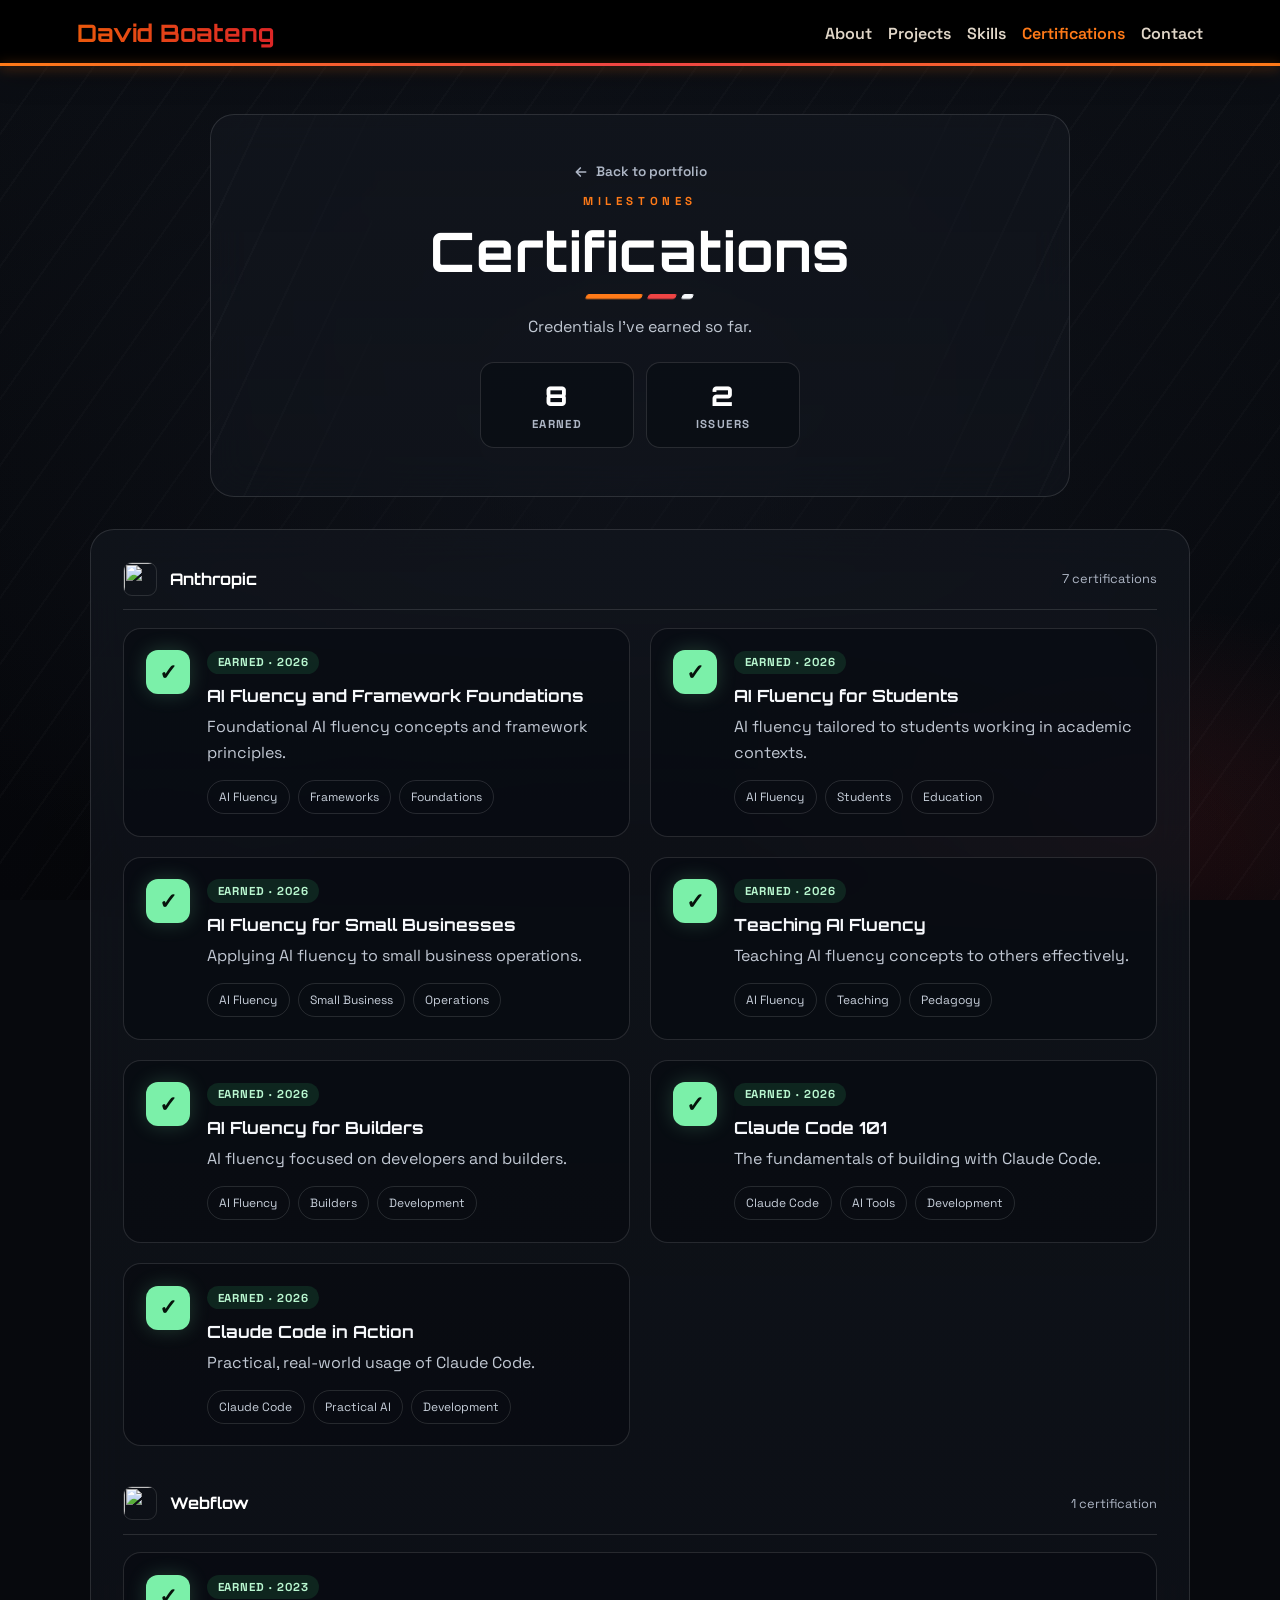
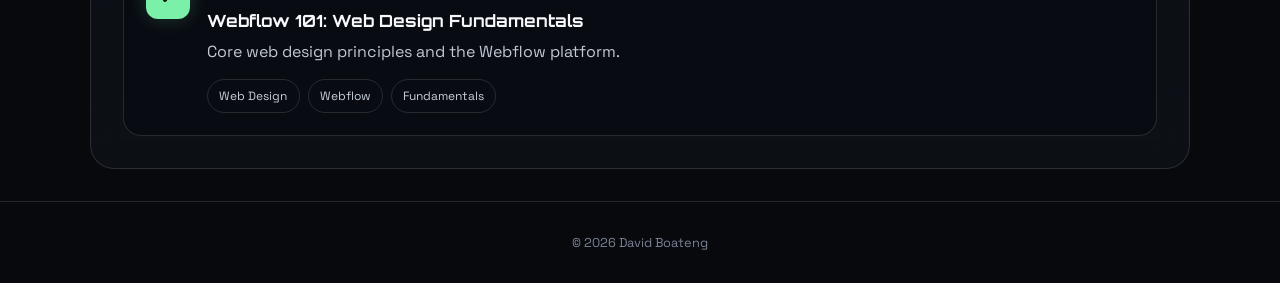
==== certifications.html @ efa0f887 "Split projects and certifications into their own pages - Add projects.html with compact thumbnails a" ====
<!DOCTYPE html>
<html>
  <head>
    <meta charset="utf-8" />
    <meta name="viewport" content="width=device-width,initial-scale=1" />
    <title>Certifications — David Boateng</title>
    <link rel="preconnect" href="https://fonts.googleapis.com" />
    <link rel="preconnect" href="https://fonts.gstatic.com" crossorigin />
    <link
      href="https://fonts.googleapis.com/css2?family=Orbitron:wght@700;800&family=Space+Grotesk:wght@400;600&display=swap"
      rel="stylesheet"
    />
    <link rel="icon" type="image/png" href="favicon.png" />
    <link rel="stylesheet" href="style.css" />
  </head>
  <body>
    <div class="track" id="top"></div>
    <header class="nav">
      <a class="nav-brand" href="index.html" aria-label="Back to home">
        <h2>David Boateng</h2>
      </a>
      <nav>
        <a href="index.html#about">About</a><a href="index.html#projects">Projects</a
        ><a href="index.html#skills">Skills</a><a href="certifications.html" aria-current="page">Certifications</a><a href="index.html#contact">Contact</a>
      </nav>
    </header>
    <section class="page-hero hero-card">
      <div class="hero-copy">
        <a class="back-link" href="index.html"><svg viewBox="0 0 24 24" width="16" height="16" fill="none" stroke="currentColor" stroke-width="2.5" stroke-linecap="round" stroke-linejoin="round"><path d="M19 12H5M11 18l-6-6 6-6"/></svg> Back to portfolio</a>
        <span class="eyebrow">Milestones</span>
        <h1>Certifications</h1>
        <div class="hero-stripe" aria-hidden="true"><span></span><span></span><span></span></div>
        <p class="page-intro">Credentials I've earned so far.</p>
        <div class="cert-stats">
          <div class="cert-stat"><strong>8</strong><span>Earned</span></div>
          <div class="cert-stat"><strong>2</strong><span>Issuers</span></div>
        </div>
      </div>
    </section>
    <section id="certifications" class="card">
      <div class="cert-group" data-filter-group>
        <div class="cert-group-head"><img src="public/images/icons/anthropic.jpg" alt=""><h3>Anthropic</h3><span class="cert-count">7 certifications</span></div>
        <div class="cert-grid">
          <article class="cert-card" data-category="earned"><span class="cert-mark" aria-hidden="true">✓</span><div><span class="project-tag finished">Earned · 2026</span><h3>AI Fluency and Framework Foundations</h3><p>Foundational AI fluency concepts and framework principles.</p><div class="chips"><span>AI Fluency</span><span>Frameworks</span><span>Foundations</span></div></div></article>
          <article class="cert-card" data-category="earned"><span class="cert-mark" aria-hidden="true">✓</span><div><span class="project-tag finished">Earned · 2026</span><h3>AI Fluency for Students</h3><p>AI fluency tailored to students working in academic contexts.</p><div class="chips"><span>AI Fluency</span><span>Students</span><span>Education</span></div></div></article>
          <article class="cert-card" data-category="earned"><span class="cert-mark" aria-hidden="true">✓</span><div><span class="project-tag finished">Earned · 2026</span><h3>AI Fluency for Small Businesses</h3><p>Applying AI fluency to small business operations.</p><div class="chips"><span>AI Fluency</span><span>Small Business</span><span>Operations</span></div></div></article>
          <article class="cert-card" data-category="earned"><span class="cert-mark" aria-hidden="true">✓</span><div><span class="project-tag finished">Earned · 2026</span><h3>Teaching AI Fluency</h3><p>Teaching AI fluency concepts to others effectively.</p><div class="chips"><span>AI Fluency</span><span>Teaching</span><span>Pedagogy</span></div></div></article>
          <article class="cert-card" data-category="earned"><span class="cert-mark" aria-hidden="true">✓</span><div><span class="project-tag finished">Earned · 2026</span><h3>AI Fluency for Builders</h3><p>AI fluency focused on developers and builders.</p><div class="chips"><span>AI Fluency</span><span>Builders</span><span>Development</span></div></div></article>
          <article class="cert-card" data-category="earned"><span class="cert-mark" aria-hidden="true">✓</span><div><span class="project-tag finished">Earned · 2026</span><h3>Claude Code 101</h3><p>The fundamentals of building with Claude Code.</p><div class="chips"><span>Claude Code</span><span>AI Tools</span><span>Development</span></div></div></article>
          <article class="cert-card" data-category="earned"><span class="cert-mark" aria-hidden="true">✓</span><div><span class="project-tag finished">Earned · 2026</span><h3>Claude Code in Action</h3><p>Practical, real-world usage of Claude Code.</p><div class="chips"><span>Claude Code</span><span>Practical AI</span><span>Development</span></div></div></article>
        </div>
      </div>

      <div class="cert-group" data-filter-group>
        <div class="cert-group-head"><img src="public/images/icons/6699096cdd45ad7b198bbc43_partner-webflow.png" alt=""><h3>Webflow</h3><span class="cert-count">1 certification</span></div>
        <div class="cert-grid">
          <article class="cert-card" data-category="earned"><span class="cert-mark" aria-hidden="true">✓</span><div><span class="project-tag finished">Earned · 2023</span><h3>Webflow 101: Web Design Fundamentals</h3><p>Core web design principles and the Webflow platform.</p><div class="chips"><span>Web Design</span><span>Webflow</span><span>Fundamentals</span></div></div></article>
        </div>
      </div>

    </section>
    <footer class="footer">© 2026 David Boateng</footer>
    <script src="script.js"></script>
  </body>
</html>
---- style.css ----
:root{--bg:#0a0d12;--panel:rgba(18,22,30,.72);--line:rgba(255,255,255,.12);--orange:#ff7a18;--red:#ef4444;--white:#f6f8fb}*{margin:0;padding:0;box-sizing:border-box}html{scroll-behavior:smooth}body{font-family:'Space Grotesk',sans-serif;color:var(--white);background:#07090d;overflow-x:hidden}.track{position:fixed;inset:0;z-index:-1;background:
  radial-gradient(ellipse 60% 45% at 88% 92%,rgba(239,68,68,.12),transparent 55%),
  radial-gradient(ellipse 100% 80% at 50% 50%,rgba(20,24,34,.6),transparent 70%),
  repeating-linear-gradient(125deg,rgba(255,255,255,.018) 0 2px,transparent 2px 38px),
  linear-gradient(180deg,#0c0f15 0%,#07090d 50%,#05060a 100%)}
.track:before{content:'';position:absolute;inset:0;background:radial-gradient(ellipse 90% 60% at 50% 100%,rgba(0,0,0,.45),transparent 60%)}
.track::after{content:none}
.nav{position:sticky;top:0;display:flex;justify-content:space-between;padding:18px 6%;background:#000;box-shadow:0 8px 28px rgba(0,0,0,.35);backdrop-filter:blur(16px)}.logo{font:800 1.4rem Orbitron,sans-serif;color:var(--orange)}nav{display:flex;gap:16px}nav a{color:#e0d6c8;font-weight:600;text-decoration:none;transition:color .2s ease,text-shadow .2s ease}nav a:hover{color:#ff7a18}.nav-brand h2{background:linear-gradient(90deg,#ea580c,#dc2626);-webkit-background-clip:text;background-clip:text;color:transparent}.hero{min-height:76vh;display:grid;place-items:center;padding:2.5rem 5rem 5rem}.hero-card,.card{max-width:1100px;margin:2rem auto;padding:2rem;border-radius:24px;background:linear-gradient(var(--panel),rgba(18,22,30,.55));backdrop-filter:blur(18px);border:1px solid var(--line);position:relative;overflow:hidden}
.hero-card{display:flex;justify-content:center;width:100%;max-width:760px;padding:3.5rem 2.5rem;text-align:center;isolation:isolate}
.hero-card:after{content:'';position:absolute;inset:0;z-index:-1;background:repeating-linear-gradient(115deg,transparent 0 46px,rgba(255,255,255,.025) 46px 48px);-webkit-mask:linear-gradient(90deg,#000,transparent 25%,transparent 75%,#000);mask:linear-gradient(90deg,#000,transparent 25%,transparent 75%,#000);pointer-events:none}
.hero-copy{display:flex;flex-direction:column;align-items:center;gap:.9rem;min-width:0}
.hero-copy>*{animation:heroIn .8s cubic-bezier(.2,.7,.2,1) both}
.hero-copy>:nth-child(2){animation-delay:.1s}.hero-copy>:nth-child(3){animation-delay:.2s}.hero-copy>:nth-child(4){animation-delay:.3s}.hero-copy>:nth-child(5){animation-delay:.4s}.hero-copy>:nth-child(6){animation-delay:.5s}
.hero-copy .eyebrow{letter-spacing:.4em}
.hero-copy h1{font-size:clamp(1.75rem,6vw,3.8rem);line-height:1.08;letter-spacing:.02em;color:#fff;text-wrap:balance}
.hero-stripe{display:flex;gap:6px;transform:skewX(-25deg)}
.hero-stripe span{display:block;height:5px;width:56px;border-radius:2px;background:var(--orange)}
.hero-stripe span:nth-child(2){width:28px;background:var(--red)}
.hero-stripe span:nth-child(3){width:11px;background:var(--white)}
.hero-role{font-size:clamp(.95rem,1.7vw,1.15rem);line-height:1.45;max-width:34ch;text-wrap:balance}
.hero-school{display:inline-flex;align-items:center;gap:.5rem;padding:.4rem .85rem;border:1px solid var(--line);border-radius:999px;color:#c8d0db;font-size:.85rem;background:rgba(255,255,255,.04)}
.hero-school:before{content:'';width:8px;height:8px;border-radius:50%;background:#7bf0a9;box-shadow:0 0 10px rgba(123,240,169,.6)}
.hero-actions{display:flex;flex-wrap:wrap;justify-content:center;gap:.75rem;margin-top:.5rem}
.hero-actions .btn{margin-top:0;padding:.8rem 1.4rem;font-size:.95rem}
.btn.btn-ghost{background:transparent;border:1px solid rgba(255,122,24,.55);box-shadow:none;color:#ffd2ae}
.btn.btn-ghost:hover{background:rgba(255,122,24,.1);box-shadow:0 8px 24px rgba(255,122,24,.2)}
@keyframes heroIn{from{opacity:0;transform:translateY(16px)}}
@media (prefers-reduced-motion:reduce){.hero-copy>*{animation:none}}
@media (max-width:820px){.hero{min-height:auto;padding:1.5rem 16px 1rem}.hero-card{margin:0;padding:2.25rem 1.1rem}.hero-copy{gap:.85rem}.hero-stripe span{width:42px}.hero-stripe span:nth-child(2){width:21px}.hero-stripe span:nth-child(3){width:9px}}
@media (max-width:480px){.hero-actions{width:100%}.hero-actions .btn{flex:1 1 140px;justify-content:center;padding:.85rem 1.1rem}}
        h1,h2,h3{font-family:Orbitron,sans-serif}h2{color:var(--orange)}.btn{display:inline-flex;align-items:center;gap:.5rem;margin-top:1rem;padding:.9rem 1.6rem;border-radius:999px;background:linear-gradient(90deg,var(--orange),var(--red));color:#fff;font-weight:700;font-family:'Space Grotesk',sans-serif;text-decoration:none;cursor:pointer;border:none;transition:transform .25s ease,box-shadow .25s ease;box-shadow:0 4px 14px rgba(255,122,24,.35)}
.btn:hover{transform:translateY(-3px) scale(1.03);box-shadow:0 8px 24px rgba(255,122,24,.5)}
.btn:active{transform:translateY(-1px) scale(1)}
.btn-arrow{transition:transform .25s ease}
.btn:hover .btn-arrow{transform:translateX(4px)}.image-placeholder{margin:1rem 0;padding:4rem;border:2px dashed var(--orange);border-radius:18px;text-align:center}.section-heading{display:flex;align-items:end;justify-content:space-between;gap:2rem;margin-bottom:1.5rem}.section-heading h2{margin-top:.35rem}.eyebrow{display:block;color:var(--orange);font-size:.72rem;font-weight:700;letter-spacing:.16em;text-transform:uppercase}.section-intro{max-width:330px;color:#aeb6c5;text-align:right;line-height:1.5}.tabs{display:flex;gap:.55rem;flex-wrap:wrap;margin-bottom:1.75rem;padding:.4rem;border:1px solid var(--line);border-radius:14px;background:rgba(0,0,0,.18)}.tab{padding:.7rem 1rem;border:1px solid transparent;border-radius:10px;background:transparent;color:#aeb6c5;font:600 .85rem 'Space Grotesk',sans-serif;cursor:pointer;transition:.25s}.tab:hover{color:#fff;background:rgba(255,255,255,.07)}.tab.active{color:#fff;border-color:rgba(255,122,24,.5);background:linear-gradient(135deg,rgba(255,122,24,.22),rgba(239,68,68,.16));box-shadow:0 0 18px rgba(255,122,24,.12)}.card-grid,.cert-grid{display:grid;grid-template-columns:repeat(auto-fit,minmax(min(100%,320px),1fr));gap:1.25rem;align-items:stretch}.project-card,.cert-card{border:1px solid var(--line);border-radius:18px;background:rgba(8,11,17,.62);overflow:hidden;transition:transform .3s ease,border-color .3s ease,box-shadow .3s ease}.project-card:hover,.cert-card:hover{transform:translateY(-6px);border-color:rgba(255,122,24,.55);box-shadow:0 14px 35px rgba(0,0,0,.3),0 0 24px rgba(255,122,24,.1)}.lightbox{position:fixed;inset:0;z-index:1000;display:grid;place-items:center;padding:2rem;background:rgba(0,0,0,.82);opacity:0;pointer-events:none;transition:opacity .25s ease;cursor:zoom-out}.lightbox.open{opacity:1;pointer-events:auto}.lightbox img{max-width:90vw;max-height:85vh;border-radius:12px;border:1px solid rgba(255,255,255,.12)}.project-body{flex:1;display:flex;flex-direction:column;gap:.8rem;padding:1.5rem}.project-body h3,.cert-card h3{font-size:1.05rem;line-height:1.3}.project-body p,.cert-card p{color:#c1c8d3;line-height:1.6}.project-date{color:var(--orange)!important;font-size:.8rem;font-weight:600}.project-tag{align-self:flex-start;padding:.3rem .65rem;border-radius:999px;color:#ffd2ae;background:rgba(255,122,24,.14);font-size:.72rem;font-weight:700;text-transform:uppercase;letter-spacing:.08em}.project-tag.finished{color:#b9f7d0;background:rgba(55,210,120,.13)}.project-body .chips{margin-top:auto;padding-top:.35rem}.chips{display:flex;gap:.5rem;flex-wrap:wrap}.chips span{padding:.5rem .7rem;border:1px solid var(--line);border-radius:999px;color:#c8d0db;font-size:.75rem}.cert-grid{grid-template-columns:repeat(auto-fit,minmax(min(100%,400px),1fr))}.cert-card{display:grid;grid-template-columns:auto 1fr;gap:1.1rem;padding:1.35rem}.cert-card h3{margin:.8rem 0}.cert-logo{width:44px;height:44px;border-radius:10px;object-fit:cover;border:1px solid var(--line);align-self:start}.cert-mark{display:grid;place-items:center;width:44px;height:44px;border-radius:12px;color:#07130c;background:#7bf0a9;font-size:1.4rem;font-weight:800;box-shadow:0 0 20px rgba(123,240,169,.2)}.progress-mark{color:#fff;background:linear-gradient(135deg,var(--orange),var(--red));box-shadow:0 0 20px rgba(255,122,24,.2)}.empty-state{grid-column:1/-1;display:grid;place-items:center;min-height:190px;padding:2rem;border:1px dashed rgba(255,122,24,.4);border-radius:18px;text-align:center;background:rgba(255,122,24,.04)}.empty-state h3{margin:.75rem 0 .35rem}.empty-state p{color:#aeb6c5}.empty-icon{color:var(--orange);font-size:2rem}.is-hidden{display:none!important}.skill-grid{display:grid;grid-template-columns:repeat(auto-fit,minmax(min(100%,280px),1fr));gap:1.25rem}.skill-group{border:1px solid var(--line);border-radius:16px;padding:1.35rem;background:rgba(8,11,17,.62);transition:border-color .3s ease,box-shadow .3s ease}.skill-group:hover{border-color:rgba(255,122,24,.4);box-shadow:0 8px 24px rgba(0,0,0,.25)}.skill-group h3{font-size:.9rem;color:var(--orange);margin-bottom:1rem}.contact-grid{display:grid;grid-template-columns:repeat(auto-fit,minmax(min(100%,220px),1fr));gap:1.25rem}.contact-card{display:flex;align-items:center;gap:1rem;padding:1.35rem;border:1px solid var(--line);border-radius:16px;background:rgba(8,11,17,.62);text-decoration:none;color:var(--white);transition:transform .3s ease,border-color .3s ease,box-shadow .3s ease}.contact-card:hover{transform:translateY(-5px);border-color:rgba(255,122,24,.55);box-shadow:0 12px 30px rgba(0,0,0,.3),0 0 24px rgba(255,122,24,.1)}.contact-icon{display:grid;place-items:center;width:48px;height:48px;border-radius:12px;font-size:1.4rem;font-weight:800;background:linear-gradient(135deg,rgba(255,122,24,.18),rgba(239,68,68,.12));border:1px solid var(--line)}.contact-label{display:block;color:var(--orange);font-size:.72rem;font-weight:700;text-transform:uppercase;letter-spacing:.08em;margin-bottom:.2rem}.contact-card p{color:#c1c8d3;font-size:.95rem}.footer{text-align:center;padding:2rem;color:#7a8294;font-size:.8rem;border-top:1px solid var(--line);margin-top:2rem} 

.nav{align-items:center;z-index:100}
.nav-brand{display:flex;align-items:center;gap:.75rem;text-decoration:none}

.logo-image{

height:30px;

width:auto;

display:block;

transition:.4s;

}

.logo-image:hover{

transform:scale(1.05);

}
.card-grid{grid-template-columns:repeat(auto-fit,minmax(min(100%,420px),1fr));gap:1.5rem}
.project-card{display:flex;flex-direction:column}
.project-head{display:flex;align-items:center;gap:1rem;padding:1.4rem 1.4rem 0}
.project-head>div:last-child{min-width:0;flex:1}
.project-head h3{margin-top:.55rem}
.project-head+.project-body{padding-top:1rem}
.project-thumb{flex:none;width:76px;height:76px;border-radius:14px;overflow:hidden;border:1px solid var(--line);background:#0b0e14}
.project-thumb img{width:100%;height:100%;display:block;object-fit:cover;transition:transform .4s ease}
.project-thumb.logo{display:grid;place-items:center;padding:10px;background:radial-gradient(circle at 50% 45%,rgba(255,122,24,.18),rgba(8,11,17,.5) 75%)}
.project-thumb.logo img{object-fit:contain}
.project-thumb.zoomable{cursor:zoom-in}
.project-card:hover .project-thumb img{transform:scale(1.06)}
.project-meta{display:flex;align-items:center;justify-content:space-between;gap:.75rem;flex-wrap:wrap}
.project-meta .project-tag{align-self:center}
@media (max-width:820px){.nav{flex-wrap:wrap;justify-content:center;gap:.6rem 1rem;padding:12px 16px}.nav-brand h2{font-size:1.05rem}nav{flex-wrap:wrap;justify-content:center;gap:.4rem 1rem;font-size:.9rem}}
.card-grid{grid-template-columns:repeat(2,minmax(0,1fr))}
.contact-icon{flex-shrink:0}
.contact-card>div:last-child{min-width:0}
.contact-card p{overflow-wrap:anywhere}
@media (max-width:820px){.card{margin:1.5rem 16px}}
@media (max-width:640px){
.card-grid{grid-template-columns:minmax(0,1fr)}
.card{margin:1.25rem 12px;padding:1.75rem 1.25rem}
.section-heading{flex-direction:column;align-items:flex-start;gap:.6rem}
.section-intro{text-align:left;max-width:none}
nav{gap:.3rem .85rem;font-size:.85rem}
.project-body{padding:1.25rem}
.cert-card{padding:1.15rem;gap:.9rem}
.hero-card{margin:0}
.contact-card{padding:1rem;gap:.8rem}
.contact-icon{width:42px;height:42px;font-size:1.2rem}
.contact-card p{font-size:.85rem}
}
@media (max-width:360px){
nav{gap:.3rem .7rem;font-size:.8rem}
.card{padding:1.5rem 1rem}
.contact-card p{font-size:.8rem}
}
.nav::after{content:'';position:absolute;left:0;right:0;bottom:0;height:3px;background:linear-gradient(90deg,var(--orange),var(--red) 50%,var(--orange));box-shadow:0 2px 12px rgba(255,122,24,.55)}

/* Certifications page */
nav a[aria-current="page"]{color:var(--orange)}
.page-hero{width:auto;margin:3rem auto 1rem;max-width:860px;padding:3rem 2.5rem}
.page-hero h1{font-size:clamp(1.9rem,5.5vw,3.4rem);line-height:1.05}
.page-intro{max-width:42ch;color:#c1c8d3;line-height:1.6}
.back-link{display:inline-flex;align-items:center;gap:.4rem;color:#aeb6c5;font-size:.85rem;font-weight:600;text-decoration:none;transition:color .2s ease}
.back-link:hover{color:var(--orange)}
.back-link svg{transition:transform .2s ease}.back-link:hover svg{transform:translateX(-3px)}
.cert-stats{display:grid;grid-template-columns:repeat(2,minmax(0,1fr));gap:.75rem;width:min(100%,320px);margin-top:.5rem}
.cert-stat{padding:1rem .75rem;border:1px solid var(--line);border-radius:14px;background:rgba(8,11,17,.55)}
.cert-stat strong{display:block;font:800 1.7rem Orbitron,sans-serif;color:#fff}
.cert-stat span{display:block;margin-top:.25rem;color:#aeb6c5;font-size:.72rem;font-weight:700;letter-spacing:.12em;text-transform:uppercase}
.cert-group+.cert-group{margin-top:2.5rem}
.cert-group-head{display:flex;align-items:center;gap:.8rem;margin-bottom:1.1rem;padding-bottom:.85rem;border-bottom:1px solid var(--line)}
.cert-group-head img{width:34px;height:34px;border-radius:9px;object-fit:cover;border:1px solid var(--line)}
.cert-group-head h3{font-size:1rem;color:#fff}
.cert-count{margin-left:auto;color:#aeb6c5;font-size:.8rem}
.cert-card .project-tag{display:inline-block}
.cert-card h3{margin:.7rem 0 .45rem}
.cert-card .chips{margin-top:.9rem}
.cert-card:has(.progress-mark){border-style:dashed;border-color:rgba(255,122,24,.45)}
.progress-mark{animation:pulse 2.2s ease-in-out infinite}
@keyframes pulse{50%{box-shadow:0 0 0 6px rgba(255,122,24,.12),0 0 20px rgba(255,122,24,.2)}}
@media (prefers-reduced-motion:reduce){.progress-mark{animation:none}}
@media (max-width:820px){.page-hero{margin:2rem 16px .5rem;padding:2.25rem 1.1rem}}
@media (max-width:640px){.cert-mark{width:38px;height:38px;font-size:1.15rem}.cert-stat strong{font-size:1.4rem}.cert-stat span{font-size:.65rem;letter-spacing:.08em}}

/* Homepage teasers linking to the projects and certifications pages */
.page-teaser{display:flex;align-items:center;gap:1.75rem;flex-wrap:wrap}
.teaser-logos{display:flex;padding-left:12px}
.teaser-logos img{width:52px;height:52px;margin-left:-12px;border-radius:14px;object-fit:cover;border:2px solid #0f131b;background:#0b0e14;box-shadow:0 6px 18px rgba(0,0,0,.35)}
.teaser-copy{flex:1 1 260px;min-width:0}
.teaser-copy h2{margin:.35rem 0 .4rem}
.teaser-copy p{color:#c1c8d3;line-height:1.5}
.page-teaser .btn{margin-top:0}
@media (max-width:640px){.page-teaser{flex-direction:column;align-items:flex-start;gap:1.1rem}.teaser-copy{flex:none}.page-teaser .btn{align-self:stretch;justify-content:center}}
.teaser-logos img.contain{object-fit:contain;padding:7px}
@media (max-width:640px){.project-head{align-items:flex-start;padding:1.15rem 1.15rem 0;gap:.85rem}.project-thumb{width:60px;height:60px;border-radius:12px}.project-thumb.logo{padding:7px}.project-head .project-date{font-size:.75rem}}
.hero-logo{line-height:0;padding:.9rem 1.4rem;border:1px solid var(--line);border-radius:18px;background:linear-gradient(160deg,rgba(255,255,255,.06),rgba(255,255,255,.015));box-shadow:inset 0 1px 0 rgba(255,255,255,.06),0 10px 30px rgba(0,0,0,.35)}
.hero-logo img{display:block;width:clamp(150px,36vw,240px);height:auto;aspect-ratio:612/230;object-fit:cover;object-position:50% 47%;filter:drop-shadow(0 8px 18px rgba(0,0,0,.45))}
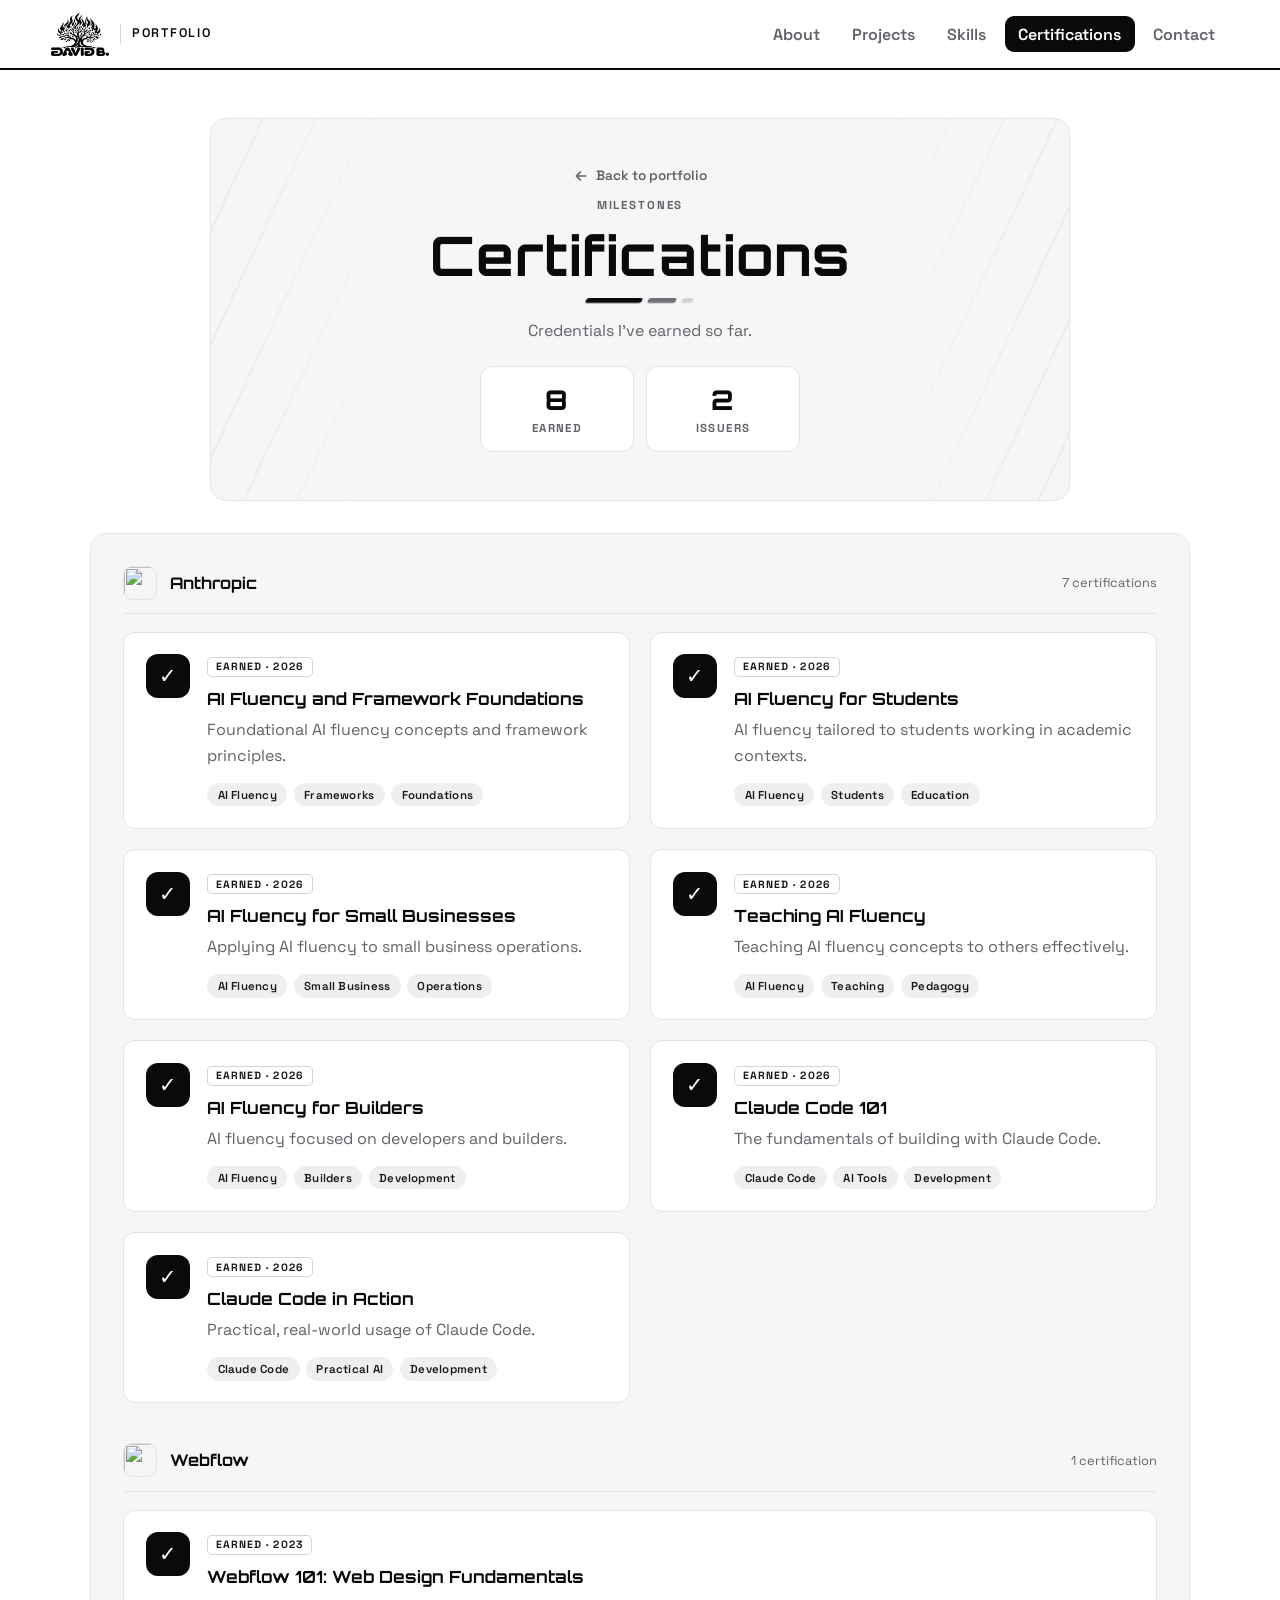
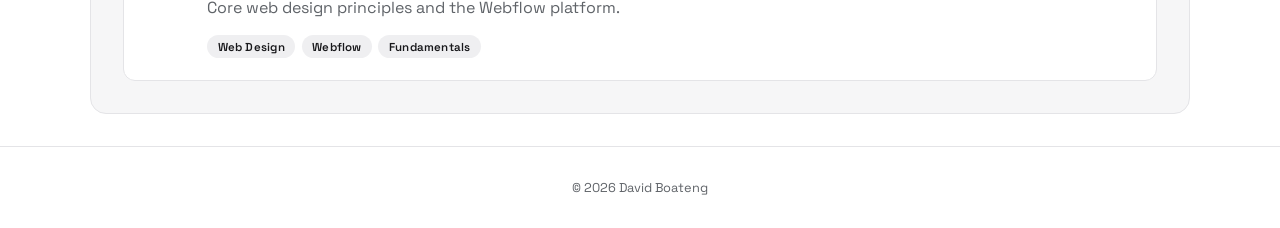
==== commit a2e89168: "Rebrand portfolio with David B. logo and monochrome theme - Use the David B. logo in the nav and her" ====
--- a/certifications.html
+++ b/certifications.html
@@ -7,17 +7,16 @@
     <link rel="preconnect" href="https://fonts.googleapis.com" />
     <link rel="preconnect" href="https://fonts.gstatic.com" crossorigin />
     <link
-      href="https://fonts.googleapis.com/css2?family=Orbitron:wght@700;800&family=Space+Grotesk:wght@400;600&display=swap"
+      href="https://fonts.googleapis.com/css2?family=Orbitron:wght@700;800&family=Space+Grotesk:wght@400;500;600;700&display=swap"
       rel="stylesheet"
     />
     <link rel="icon" type="image/png" href="favicon.png" />
     <link rel="stylesheet" href="style.css" />
   </head>
   <body>
-    <div class="track" id="top"></div>
     <header class="nav">
       <a class="nav-brand" href="index.html" aria-label="Back to home">
-        <h2>David Boateng</h2>
+        <img src="davidblogo.png" alt="David Boateng" width="800" height="613"><span class="brand-tag">Portfolio</span>
       </a>
       <nav>
         <a href="index.html#about">About</a><a href="index.html#projects">Projects</a
--- a/style.css
+++ b/style.css
@@ -1,136 +1,196 @@
-:root{--bg:#0a0d12;--panel:rgba(18,22,30,.72);--line:rgba(255,255,255,.12);--orange:#ff7a18;--red:#ef4444;--white:#f6f8fb}*{margin:0;padding:0;box-sizing:border-box}html{scroll-behavior:smooth}body{font-family:'Space Grotesk',sans-serif;color:var(--white);background:#07090d;overflow-x:hidden}.track{position:fixed;inset:0;z-index:-1;background:
-  radial-gradient(ellipse 60% 45% at 88% 92%,rgba(239,68,68,.12),transparent 55%),
-  radial-gradient(ellipse 100% 80% at 50% 50%,rgba(20,24,34,.6),transparent 70%),
-  repeating-linear-gradient(125deg,rgba(255,255,255,.018) 0 2px,transparent 2px 38px),
-  linear-gradient(180deg,#0c0f15 0%,#07090d 50%,#05060a 100%)}
-.track:before{content:'';position:absolute;inset:0;background:radial-gradient(ellipse 90% 60% at 50% 100%,rgba(0,0,0,.45),transparent 60%)}
-.track::after{content:none}
-.nav{position:sticky;top:0;display:flex;justify-content:space-between;padding:18px 6%;background:#000;box-shadow:0 8px 28px rgba(0,0,0,.35);backdrop-filter:blur(16px)}.logo{font:800 1.4rem Orbitron,sans-serif;color:var(--orange)}nav{display:flex;gap:16px}nav a{color:#e0d6c8;font-weight:600;text-decoration:none;transition:color .2s ease,text-shadow .2s ease}nav a:hover{color:#ff7a18}.nav-brand h2{background:linear-gradient(90deg,#ea580c,#dc2626);-webkit-background-clip:text;background-clip:text;color:transparent}.hero{min-height:76vh;display:grid;place-items:center;padding:2.5rem 5rem 5rem}.hero-card,.card{max-width:1100px;margin:2rem auto;padding:2rem;border-radius:24px;background:linear-gradient(var(--panel),rgba(18,22,30,.55));backdrop-filter:blur(18px);border:1px solid var(--line);position:relative;overflow:hidden}
-.hero-card{display:flex;justify-content:center;width:100%;max-width:760px;padding:3.5rem 2.5rem;text-align:center;isolation:isolate}
-.hero-card:after{content:'';position:absolute;inset:0;z-index:-1;background:repeating-linear-gradient(115deg,transparent 0 46px,rgba(255,255,255,.025) 46px 48px);-webkit-mask:linear-gradient(90deg,#000,transparent 25%,transparent 75%,#000);mask:linear-gradient(90deg,#000,transparent 25%,transparent 75%,#000);pointer-events:none}
-.hero-copy{display:flex;flex-direction:column;align-items:center;gap:.9rem;min-width:0}
-.hero-copy>*{animation:heroIn .8s cubic-bezier(.2,.7,.2,1) both}
-.hero-copy>:nth-child(2){animation-delay:.1s}.hero-copy>:nth-child(3){animation-delay:.2s}.hero-copy>:nth-child(4){animation-delay:.3s}.hero-copy>:nth-child(5){animation-delay:.4s}.hero-copy>:nth-child(6){animation-delay:.5s}
-.hero-copy .eyebrow{letter-spacing:.4em}
-.hero-copy h1{font-size:clamp(1.75rem,6vw,3.8rem);line-height:1.08;letter-spacing:.02em;color:#fff;text-wrap:balance}
-.hero-stripe{display:flex;gap:6px;transform:skewX(-25deg)}
-.hero-stripe span{display:block;height:5px;width:56px;border-radius:2px;background:var(--orange)}
-.hero-stripe span:nth-child(2){width:28px;background:var(--red)}
-.hero-stripe span:nth-child(3){width:11px;background:var(--white)}
-.hero-role{font-size:clamp(.95rem,1.7vw,1.15rem);line-height:1.45;max-width:34ch;text-wrap:balance}
-.hero-school{display:inline-flex;align-items:center;gap:.5rem;padding:.4rem .85rem;border:1px solid var(--line);border-radius:999px;color:#c8d0db;font-size:.85rem;background:rgba(255,255,255,.04)}
-.hero-school:before{content:'';width:8px;height:8px;border-radius:50%;background:#7bf0a9;box-shadow:0 0 10px rgba(123,240,169,.6)}
-.hero-actions{display:flex;flex-wrap:wrap;justify-content:center;gap:.75rem;margin-top:.5rem}
-.hero-actions .btn{margin-top:0;padding:.8rem 1.4rem;font-size:.95rem}
-.btn.btn-ghost{background:transparent;border:1px solid rgba(255,122,24,.55);box-shadow:none;color:#ffd2ae}
-.btn.btn-ghost:hover{background:rgba(255,122,24,.1);box-shadow:0 8px 24px rgba(255,122,24,.2)}
-@keyframes heroIn{from{opacity:0;transform:translateY(16px)}}
-@media (prefers-reduced-motion:reduce){.hero-copy>*{animation:none}}
-@media (max-width:820px){.hero{min-height:auto;padding:1.5rem 16px 1rem}.hero-card{margin:0;padding:2.25rem 1.1rem}.hero-copy{gap:.85rem}.hero-stripe span{width:42px}.hero-stripe span:nth-child(2){width:21px}.hero-stripe span:nth-child(3){width:9px}}
-@media (max-width:480px){.hero-actions{width:100%}.hero-actions .btn{flex:1 1 140px;justify-content:center;padding:.85rem 1.1rem}}
-        h1,h2,h3{font-family:Orbitron,sans-serif}h2{color:var(--orange)}.btn{display:inline-flex;align-items:center;gap:.5rem;margin-top:1rem;padding:.9rem 1.6rem;border-radius:999px;background:linear-gradient(90deg,var(--orange),var(--red));color:#fff;font-weight:700;font-family:'Space Grotesk',sans-serif;text-decoration:none;cursor:pointer;border:none;transition:transform .25s ease,box-shadow .25s ease;box-shadow:0 4px 14px rgba(255,122,24,.35)}
-.btn:hover{transform:translateY(-3px) scale(1.03);box-shadow:0 8px 24px rgba(255,122,24,.5)}
-.btn:active{transform:translateY(-1px) scale(1)}
-.btn-arrow{transition:transform .25s ease}
-.btn:hover .btn-arrow{transform:translateX(4px)}.image-placeholder{margin:1rem 0;padding:4rem;border:2px dashed var(--orange);border-radius:18px;text-align:center}.section-heading{display:flex;align-items:end;justify-content:space-between;gap:2rem;margin-bottom:1.5rem}.section-heading h2{margin-top:.35rem}.eyebrow{display:block;color:var(--orange);font-size:.72rem;font-weight:700;letter-spacing:.16em;text-transform:uppercase}.section-intro{max-width:330px;color:#aeb6c5;text-align:right;line-height:1.5}.tabs{display:flex;gap:.55rem;flex-wrap:wrap;margin-bottom:1.75rem;padding:.4rem;border:1px solid var(--line);border-radius:14px;background:rgba(0,0,0,.18)}.tab{padding:.7rem 1rem;border:1px solid transparent;border-radius:10px;background:transparent;color:#aeb6c5;font:600 .85rem 'Space Grotesk',sans-serif;cursor:pointer;transition:.25s}.tab:hover{color:#fff;background:rgba(255,255,255,.07)}.tab.active{color:#fff;border-color:rgba(255,122,24,.5);background:linear-gradient(135deg,rgba(255,122,24,.22),rgba(239,68,68,.16));box-shadow:0 0 18px rgba(255,122,24,.12)}.card-grid,.cert-grid{display:grid;grid-template-columns:repeat(auto-fit,minmax(min(100%,320px),1fr));gap:1.25rem;align-items:stretch}.project-card,.cert-card{border:1px solid var(--line);border-radius:18px;background:rgba(8,11,17,.62);overflow:hidden;transition:transform .3s ease,border-color .3s ease,box-shadow .3s ease}.project-card:hover,.cert-card:hover{transform:translateY(-6px);border-color:rgba(255,122,24,.55);box-shadow:0 14px 35px rgba(0,0,0,.3),0 0 24px rgba(255,122,24,.1)}.lightbox{position:fixed;inset:0;z-index:1000;display:grid;place-items:center;padding:2rem;background:rgba(0,0,0,.82);opacity:0;pointer-events:none;transition:opacity .25s ease;cursor:zoom-out}.lightbox.open{opacity:1;pointer-events:auto}.lightbox img{max-width:90vw;max-height:85vh;border-radius:12px;border:1px solid rgba(255,255,255,.12)}.project-body{flex:1;display:flex;flex-direction:column;gap:.8rem;padding:1.5rem}.project-body h3,.cert-card h3{font-size:1.05rem;line-height:1.3}.project-body p,.cert-card p{color:#c1c8d3;line-height:1.6}.project-date{color:var(--orange)!important;font-size:.8rem;font-weight:600}.project-tag{align-self:flex-start;padding:.3rem .65rem;border-radius:999px;color:#ffd2ae;background:rgba(255,122,24,.14);font-size:.72rem;font-weight:700;text-transform:uppercase;letter-spacing:.08em}.project-tag.finished{color:#b9f7d0;background:rgba(55,210,120,.13)}.project-body .chips{margin-top:auto;padding-top:.35rem}.chips{display:flex;gap:.5rem;flex-wrap:wrap}.chips span{padding:.5rem .7rem;border:1px solid var(--line);border-radius:999px;color:#c8d0db;font-size:.75rem}.cert-grid{grid-template-columns:repeat(auto-fit,minmax(min(100%,400px),1fr))}.cert-card{display:grid;grid-template-columns:auto 1fr;gap:1.1rem;padding:1.35rem}.cert-card h3{margin:.8rem 0}.cert-logo{width:44px;height:44px;border-radius:10px;object-fit:cover;border:1px solid var(--line);align-self:start}.cert-mark{display:grid;place-items:center;width:44px;height:44px;border-radius:12px;color:#07130c;background:#7bf0a9;font-size:1.4rem;font-weight:800;box-shadow:0 0 20px rgba(123,240,169,.2)}.progress-mark{color:#fff;background:linear-gradient(135deg,var(--orange),var(--red));box-shadow:0 0 20px rgba(255,122,24,.2)}.empty-state{grid-column:1/-1;display:grid;place-items:center;min-height:190px;padding:2rem;border:1px dashed rgba(255,122,24,.4);border-radius:18px;text-align:center;background:rgba(255,122,24,.04)}.empty-state h3{margin:.75rem 0 .35rem}.empty-state p{color:#aeb6c5}.empty-icon{color:var(--orange);font-size:2rem}.is-hidden{display:none!important}.skill-grid{display:grid;grid-template-columns:repeat(auto-fit,minmax(min(100%,280px),1fr));gap:1.25rem}.skill-group{border:1px solid var(--line);border-radius:16px;padding:1.35rem;background:rgba(8,11,17,.62);transition:border-color .3s ease,box-shadow .3s ease}.skill-group:hover{border-color:rgba(255,122,24,.4);box-shadow:0 8px 24px rgba(0,0,0,.25)}.skill-group h3{font-size:.9rem;color:var(--orange);margin-bottom:1rem}.contact-grid{display:grid;grid-template-columns:repeat(auto-fit,minmax(min(100%,220px),1fr));gap:1.25rem}.contact-card{display:flex;align-items:center;gap:1rem;padding:1.35rem;border:1px solid var(--line);border-radius:16px;background:rgba(8,11,17,.62);text-decoration:none;color:var(--white);transition:transform .3s ease,border-color .3s ease,box-shadow .3s ease}.contact-card:hover{transform:translateY(-5px);border-color:rgba(255,122,24,.55);box-shadow:0 12px 30px rgba(0,0,0,.3),0 0 24px rgba(255,122,24,.1)}.contact-icon{display:grid;place-items:center;width:48px;height:48px;border-radius:12px;font-size:1.4rem;font-weight:800;background:linear-gradient(135deg,rgba(255,122,24,.18),rgba(239,68,68,.12));border:1px solid var(--line)}.contact-label{display:block;color:var(--orange);font-size:.72rem;font-weight:700;text-transform:uppercase;letter-spacing:.08em;margin-bottom:.2rem}.contact-card p{color:#c1c8d3;font-size:.95rem}.footer{text-align:center;padding:2rem;color:#7a8294;font-size:.8rem;border-top:1px solid var(--line);margin-top:2rem} 
+/* Monochrome palette matching the simulations site: white background, black ink */
+:root {
+  --bg: #ffffff; --panel: #f6f6f7; --panel-2: #efeff1; --line: #e4e4e7; --line-2: #d4d4d8;
+  --ink: #0a0a0a; --text: #18181b; --muted: #5f6368;
+}
+* { margin: 0; padding: 0; box-sizing: border-box; }
+html { scroll-behavior: smooth; }
+body { font-family: 'Space Grotesk', system-ui, sans-serif; color: var(--text); background: var(--bg); overflow-x: hidden; }
+h1, h2, h3 { font-family: Orbitron, sans-serif; color: var(--ink); }
+img { max-width: 100%; }
 
-.nav{align-items:center;z-index:100}
-.nav-brand{display:flex;align-items:center;gap:.75rem;text-decoration:none}
+/* diagonal background stripes (homepage) */
+.backdrop { position: fixed; inset: 0; z-index: -1; background: repeating-linear-gradient(125deg, rgba(0, 0, 0, .045) 0 2px, transparent 2px 38px); pointer-events: none; }
 
-.logo-image{
+/* nav */
+.nav { position: sticky; top: 0; z-index: 100; display: flex; align-items: center; justify-content: space-between; gap: 1rem; padding: 12px max(16px, 4%); background: rgba(255, 255, 255, .92); backdrop-filter: blur(10px); border-bottom: 2px solid var(--ink); }
+.nav-brand { display: flex; align-items: center; gap: .7rem; text-decoration: none; }
+.nav-brand img { height: 44px; width: auto; display: block; }
+.brand-tag { font: 600 .78rem 'Space Grotesk', sans-serif; letter-spacing: .14em; text-transform: uppercase; color: var(--ink); padding-left: .7rem; border-left: 1px solid var(--line-2); line-height: 1.6; }
+nav { display: flex; gap: .3rem; }
+nav a { padding: .45rem .85rem; border-radius: 9px; text-decoration: none; font-weight: 600; color: var(--muted); transition: color .2s, background .2s; }
+nav a:hover { color: var(--ink); background: var(--panel-2); }
+nav a[aria-current="page"] { color: var(--bg); background: var(--ink); }
 
-height:30px;
+/* cards */
+.hero { min-height: 76vh; display: grid; place-items: center; padding: 2.5rem 5rem 5rem; }
+.hero-card, .card { max-width: 1100px; margin: 2rem auto; padding: 2rem; border-radius: 16px; background: var(--panel); border: 1px solid var(--line); position: relative; overflow: hidden; }
+.hero-card { display: flex; justify-content: center; width: 100%; max-width: 760px; padding: 3.5rem 2.5rem; text-align: center; isolation: isolate; }
+.hero-card:after { content: ""; position: absolute; inset: 0; z-index: -1; background: repeating-linear-gradient(115deg, transparent 0 46px, rgba(0, 0, 0, .04) 46px 48px); -webkit-mask: linear-gradient(90deg, #000, transparent 25%, transparent 75%, #000); mask: linear-gradient(90deg, #000, transparent 25%, transparent 75%, #000); pointer-events: none; }
+.hero-copy { display: flex; flex-direction: column; align-items: center; gap: .9rem; min-width: 0; }
+.hero-copy > * { animation: heroIn .8s cubic-bezier(.2, .7, .2, 1) both; }
+.hero-copy > :nth-child(2) { animation-delay: .1s; } .hero-copy > :nth-child(3) { animation-delay: .2s; } .hero-copy > :nth-child(4) { animation-delay: .3s; } .hero-copy > :nth-child(5) { animation-delay: .4s; } .hero-copy > :nth-child(6) { animation-delay: .5s; }
+.hero-copy h1 { font-size: clamp(1.75rem, 6vw, 3.8rem); line-height: 1.08; letter-spacing: .02em; text-wrap: balance; }
+.hero-logo { line-height: 0; }
+.hero-logo img { display: block; width: clamp(96px, 14vw, 124px); height: auto; }
+.hero-stripe { display: flex; gap: 6px; transform: skewX(-25deg); }
+.hero-stripe span { display: block; height: 5px; width: 56px; border-radius: 2px; background: var(--ink); }
+.hero-stripe span:nth-child(2) { width: 28px; background: #71717a; }
+.hero-stripe span:nth-child(3) { width: 11px; background: var(--line-2); }
+.hero-role { font-family: 'Space Grotesk', sans-serif; font-size: clamp(.95rem, 1.7vw, 1.15rem); font-weight: 600; color: var(--text); line-height: 1.45; max-width: 34ch; text-wrap: balance; }
+.hero-school { display: inline-flex; align-items: center; gap: .5rem; padding: .4rem .85rem; border: 1px solid var(--line-2); border-radius: 999px; color: var(--text); font-size: .85rem; }
+.hero-school:before { content: ''; width: 8px; height: 8px; border-radius: 50%; background: var(--ink); }
+.hero-actions { display: flex; flex-wrap: wrap; justify-content: center; gap: .75rem; margin-top: .5rem; }
+.hero-actions .btn { margin-top: 0; }
+@keyframes heroIn { from { opacity: 0; transform: translateY(16px); } }
+@media (prefers-reduced-motion: reduce) { .hero-copy > * { animation: none; } }
 
-width:auto;
+/* buttons */
+.btn { display: inline-flex; align-items: center; gap: .45rem; margin-top: 1rem; padding: .8rem 1.4rem; border-radius: 999px; border: 1px solid var(--ink); background: var(--ink); color: var(--bg); font: 700 .95rem 'Space Grotesk', sans-serif; text-decoration: none; cursor: pointer; white-space: nowrap; transition: transform .2s, box-shadow .2s; }
+.btn:hover { transform: translateY(-2px); box-shadow: 0 8px 20px rgba(0, 0, 0, .18); }
+.btn.btn-ghost { background: transparent; border-color: var(--line-2); color: var(--ink); }
+.btn.btn-ghost:hover { border-color: var(--ink); }
+.btn-arrow { transition: transform .25s ease; }
+.btn:hover .btn-arrow { transform: translateX(4px); }
 
-display:block;
+/* section headings */
+h2 { color: var(--ink); }
+.section-heading { display: flex; align-items: end; justify-content: space-between; gap: 2rem; margin-bottom: 1.5rem; }
+.section-heading h2 { margin-top: .35rem; }
+.eyebrow { display: block; color: var(--muted); font-size: .72rem; font-weight: 700; letter-spacing: .16em; text-transform: uppercase; }
+.section-intro { max-width: 330px; color: var(--muted); text-align: right; line-height: 1.5; }
+#about p { color: var(--text); line-height: 1.7; }
 
-transition:.4s;
+/* tabs */
+.tabs { display: flex; gap: .4rem; flex-wrap: wrap; margin-bottom: 1.75rem; }
+.tab { padding: .45rem .95rem; border-radius: 999px; border: 1px solid var(--line-2); background: transparent; color: var(--muted); font: 600 .85rem 'Space Grotesk', sans-serif; cursor: pointer; transition: .2s; }
+.tab:hover { color: var(--ink); border-color: var(--ink); }
+.tab.active { color: var(--bg); background: var(--ink); border-color: var(--ink); }
 
+/* project + cert cards */
+.card-grid, .cert-grid { display: grid; grid-template-columns: repeat(auto-fit, minmax(min(100%, 320px), 1fr)); gap: 1.25rem; align-items: stretch; }
+.card-grid { grid-template-columns: repeat(2, minmax(0, 1fr)); gap: 1.5rem; }
+.project-card, .cert-card { border: 1px solid var(--line); border-radius: 12px; background: var(--bg); overflow: hidden; transition: transform .25s, border-color .25s, box-shadow .25s; }
+.project-card:hover, .cert-card:hover { transform: translateY(-4px); border-color: var(--ink); box-shadow: 0 14px 30px rgba(0, 0, 0, .12); }
+.project-card { display: flex; flex-direction: column; }
+.project-head { display: flex; align-items: center; gap: 1rem; padding: 1.4rem 1.4rem 0; }
+.project-head > div:last-child { min-width: 0; flex: 1; }
+.project-head h3 { margin-top: .55rem; }
+.project-thumb { flex: none; width: 76px; height: 76px; border-radius: 12px; overflow: hidden; border: 1px solid var(--line); background: var(--panel-2); }
+.project-thumb img { width: 100%; height: 100%; display: block; object-fit: cover; transition: transform .4s ease; }
+.project-thumb.logo { display: grid; place-items: center; padding: 10px; background: #fff; }
+.project-thumb.logo img { object-fit: contain; }
+.project-thumb.zoomable { cursor: zoom-in; }
+.project-card:hover .project-thumb img { transform: scale(1.06); }
+.project-meta { display: flex; align-items: center; justify-content: space-between; gap: .75rem; flex-wrap: wrap; }
+.project-body { flex: 1; display: flex; flex-direction: column; gap: .8rem; padding: 1rem 1.5rem 1.5rem; }
+.project-body h3, .cert-card h3 { font-size: 1.05rem; line-height: 1.3; }
+.project-body p, .cert-card p { color: var(--muted); line-height: 1.6; }
+.project-body .chips { margin-top: auto; padding-top: .35rem; }
+.project-date { color: var(--muted); font-size: .8rem; font-weight: 600; }
+.project-tag { display: inline-block; padding: .22rem .55rem; border-radius: 5px; background: var(--ink); color: var(--bg); font-size: .66rem; font-weight: 800; text-transform: uppercase; letter-spacing: .1em; }
+.project-tag.finished { background: transparent; color: var(--text); box-shadow: inset 0 0 0 1px var(--line-2); }
+.chips { display: flex; gap: .4rem; flex-wrap: wrap; }
+.chips span { padding: .3rem .65rem; border-radius: 999px; background: var(--panel-2); color: var(--text); font-size: .72rem; font-weight: 600; letter-spacing: .02em; }
+
+.cert-grid { grid-template-columns: repeat(auto-fit, minmax(min(100%, 400px), 1fr)); }
+.cert-card { display: grid; grid-template-columns: auto 1fr; gap: 1.1rem; padding: 1.35rem; }
+.cert-card h3 { margin: .7rem 0 .45rem; }
+.cert-card .chips { margin-top: .9rem; }
+.cert-mark { display: grid; place-items: center; width: 44px; height: 44px; border-radius: 12px; color: var(--bg); background: var(--ink); font-size: 1.3rem; font-weight: 800; }
+.cert-group + .cert-group { margin-top: 2.5rem; }
+.cert-group-head { display: flex; align-items: center; gap: .8rem; margin-bottom: 1.1rem; padding-bottom: .85rem; border-bottom: 1px solid var(--line); }
+.cert-group-head img { width: 34px; height: 34px; border-radius: 9px; object-fit: cover; border: 1px solid var(--line); }
+.cert-group-head h3 { font-size: 1rem; }
+.cert-count { margin-left: auto; color: var(--muted); font-size: .8rem; }
+
+.empty-state { grid-column: 1 / -1; display: grid; place-items: center; min-height: 190px; padding: 2rem; border: 1px dashed var(--line-2); border-radius: 12px; text-align: center; }
+.empty-state h3 { margin: .75rem 0 .35rem; }
+.empty-state p { color: var(--muted); }
+.empty-icon { color: var(--ink); font-size: 2rem; }
+.is-hidden { display: none !important; }
+
+.lightbox { position: fixed; inset: 0; z-index: 1000; display: grid; place-items: center; padding: 2rem; background: rgba(0, 0, 0, .85); opacity: 0; pointer-events: none; transition: opacity .25s ease; cursor: zoom-out; }
+.lightbox.open { opacity: 1; pointer-events: auto; }
+.lightbox img { max-width: 90vw; max-height: 85vh; border-radius: 12px; border: 1px solid var(--line-2); }
+
+/* skills */
+.skill-grid { display: grid; grid-template-columns: repeat(auto-fit, minmax(min(100%, 280px), 1fr)); gap: 1.25rem; }
+.skill-group { border: 1px solid var(--line); border-radius: 12px; padding: 1.35rem; background: var(--bg); transition: border-color .25s; }
+.skill-group:hover { border-color: var(--ink); }
+.skill-group h3 { font-size: .9rem; margin-bottom: 1rem; }
+
+/* contact */
+.contact-grid { display: grid; grid-template-columns: repeat(auto-fit, minmax(min(100%, 220px), 1fr)); gap: 1.25rem; }
+.contact-card { display: flex; align-items: center; gap: 1rem; padding: 1.35rem; border: 1px solid var(--line); border-radius: 12px; background: var(--bg); text-decoration: none; color: var(--ink); transition: transform .25s, border-color .25s; }
+.contact-card:hover { transform: translateY(-4px); border-color: var(--ink); }
+.contact-card > div:last-child { min-width: 0; }
+.contact-icon { flex-shrink: 0; display: grid; place-items: center; width: 48px; height: 48px; border-radius: 12px; font-size: 1.3rem; font-weight: 800; color: var(--bg); background: var(--ink); }
+.contact-label { display: block; color: var(--muted); font-size: .72rem; font-weight: 700; text-transform: uppercase; letter-spacing: .08em; margin-bottom: .2rem; }
+.contact-card p { color: var(--text); font-size: .95rem; overflow-wrap: anywhere; }
+
+.footer { text-align: center; padding: 2rem; color: var(--muted); font-size: .8rem; border-top: 1px solid var(--line); margin-top: 2rem; }
+
+/* projects + certifications page heroes */
+.page-hero { width: auto; margin: 3rem auto 1rem; max-width: 860px; padding: 3rem 2.5rem; }
+.page-hero h1 { font-size: clamp(1.9rem, 5.5vw, 3.4rem); line-height: 1.05; }
+.page-intro { max-width: 42ch; color: var(--muted); line-height: 1.6; }
+.back-link { display: inline-flex; align-items: center; gap: .4rem; color: var(--muted); font-size: .85rem; font-weight: 600; text-decoration: none; transition: color .2s ease; }
+.back-link:hover { color: var(--ink); }
+.back-link svg { transition: transform .2s ease; } .back-link:hover svg { transform: translateX(-3px); }
+.cert-stats { display: grid; grid-template-columns: repeat(2, minmax(0, 1fr)); gap: .75rem; width: min(100%, 320px); margin-top: .5rem; }
+.cert-stat { padding: 1rem .75rem; border: 1px solid var(--line); border-radius: 12px; background: var(--bg); }
+.cert-stat strong { display: block; font: 800 1.7rem Orbitron, sans-serif; color: var(--ink); }
+.cert-stat span { display: block; margin-top: .25rem; color: var(--muted); font-size: .72rem; font-weight: 700; letter-spacing: .12em; text-transform: uppercase; }
+
+/* homepage teasers linking to the projects and certifications pages */
+.page-teaser { display: flex; align-items: center; gap: 1.75rem; flex-wrap: wrap; }
+.teaser-logos { display: flex; padding-left: 12px; }
+.teaser-logos img { width: 52px; height: 52px; margin-left: -12px; border-radius: 14px; object-fit: cover; border: 2px solid var(--panel); background: #fff; }
+.teaser-logos img.contain { object-fit: contain; padding: 7px; }
+.teaser-copy { flex: 1 1 260px; min-width: 0; }
+.teaser-copy h2 { margin: .35rem 0 .4rem; }
+.teaser-copy p { color: var(--muted); line-height: 1.5; }
+.page-teaser .btn { margin-top: 0; }
+
+@media (max-width: 820px) {
+  .nav { flex-wrap: wrap; justify-content: center; gap: .6rem 1rem; padding: 10px 16px; }
+  .nav-brand img { height: 36px; }
+  nav { flex-wrap: wrap; justify-content: center; gap: .2rem; font-size: .9rem; }
+  nav a { padding: .4rem .65rem; }
+  .hero { min-height: auto; padding: 1.5rem 16px 1rem; }
+  .hero-card { margin: 0; padding: 2.25rem 1.1rem; }
+  .hero-stripe span { width: 42px; } .hero-stripe span:nth-child(2) { width: 21px; } .hero-stripe span:nth-child(3) { width: 9px; }
+  .card { margin: 1.5rem 16px; }
+  .page-hero { margin: 2rem 16px .5rem; padding: 2.25rem 1.1rem; }
 }
-
-.logo-image:hover{
-
-transform:scale(1.05);
-
+@media (max-width: 640px) {
+  .card-grid { grid-template-columns: minmax(0, 1fr); }
+  .card { margin: 1.25rem 16px; padding: 1.75rem 1.25rem; }
+  .section-heading { flex-direction: column; align-items: flex-start; gap: .6rem; }
+  .section-intro { text-align: left; max-width: none; }
+  nav { font-size: .85rem; }
+  .project-head { align-items: flex-start; padding: 1.15rem 1.15rem 0; gap: .85rem; }
+  .project-thumb { width: 60px; height: 60px; }
+  .project-thumb.logo { padding: 7px; }
+  .project-body { padding: 1rem 1.25rem 1.25rem; }
+  .cert-card { padding: 1.15rem; gap: .9rem; }
+  .cert-mark { width: 38px; height: 38px; font-size: 1.1rem; }
+  .cert-stat strong { font-size: 1.4rem; }
+  .cert-stat span { font-size: .65rem; letter-spacing: .08em; }
+  .contact-card { padding: 1rem; gap: .8rem; }
+  .contact-icon { width: 42px; height: 42px; font-size: 1.1rem; }
+  .contact-card p { font-size: .85rem; }
+  .page-teaser { flex-direction: column; align-items: flex-start; gap: 1.1rem; }
+  .teaser-copy { flex: none; }
+  .page-teaser .btn { align-self: stretch; justify-content: center; }
 }
-.card-grid{grid-template-columns:repeat(auto-fit,minmax(min(100%,420px),1fr));gap:1.5rem}
-.project-card{display:flex;flex-direction:column}
-.project-head{display:flex;align-items:center;gap:1rem;padding:1.4rem 1.4rem 0}
-.project-head>div:last-child{min-width:0;flex:1}
-.project-head h3{margin-top:.55rem}
-.project-head+.project-body{padding-top:1rem}
-.project-thumb{flex:none;width:76px;height:76px;border-radius:14px;overflow:hidden;border:1px solid var(--line);background:#0b0e14}
-.project-thumb img{width:100%;height:100%;display:block;object-fit:cover;transition:transform .4s ease}
-.project-thumb.logo{display:grid;place-items:center;padding:10px;background:radial-gradient(circle at 50% 45%,rgba(255,122,24,.18),rgba(8,11,17,.5) 75%)}
-.project-thumb.logo img{object-fit:contain}
-.project-thumb.zoomable{cursor:zoom-in}
-.project-card:hover .project-thumb img{transform:scale(1.06)}
-.project-meta{display:flex;align-items:center;justify-content:space-between;gap:.75rem;flex-wrap:wrap}
-.project-meta .project-tag{align-self:center}
-@media (max-width:820px){.nav{flex-wrap:wrap;justify-content:center;gap:.6rem 1rem;padding:12px 16px}.nav-brand h2{font-size:1.05rem}nav{flex-wrap:wrap;justify-content:center;gap:.4rem 1rem;font-size:.9rem}}
-.card-grid{grid-template-columns:repeat(2,minmax(0,1fr))}
-.contact-icon{flex-shrink:0}
-.contact-card>div:last-child{min-width:0}
-.contact-card p{overflow-wrap:anywhere}
-@media (max-width:820px){.card{margin:1.5rem 16px}}
-@media (max-width:640px){
-.card-grid{grid-template-columns:minmax(0,1fr)}
-.card{margin:1.25rem 12px;padding:1.75rem 1.25rem}
-.section-heading{flex-direction:column;align-items:flex-start;gap:.6rem}
-.section-intro{text-align:left;max-width:none}
-nav{gap:.3rem .85rem;font-size:.85rem}
-.project-body{padding:1.25rem}
-.cert-card{padding:1.15rem;gap:.9rem}
-.hero-card{margin:0}
-.contact-card{padding:1rem;gap:.8rem}
-.contact-icon{width:42px;height:42px;font-size:1.2rem}
-.contact-card p{font-size:.85rem}
+@media (max-width: 480px) {
+  .hero-actions { width: 100%; }
+  .hero-actions .btn { flex: 1 1 140px; justify-content: center; }
 }
-@media (max-width:360px){
-nav{gap:.3rem .7rem;font-size:.8rem}
-.card{padding:1.5rem 1rem}
-.contact-card p{font-size:.8rem}
+@media (max-width: 360px) {
+  nav { font-size: .8rem; }
+  .card { padding: 1.5rem 1rem; }
+  .contact-card p { font-size: .8rem; }
 }
-.nav::after{content:'';position:absolute;left:0;right:0;bottom:0;height:3px;background:linear-gradient(90deg,var(--orange),var(--red) 50%,var(--orange));box-shadow:0 2px 12px rgba(255,122,24,.55)}
-
-/* Certifications page */
-nav a[aria-current="page"]{color:var(--orange)}
-.page-hero{width:auto;margin:3rem auto 1rem;max-width:860px;padding:3rem 2.5rem}
-.page-hero h1{font-size:clamp(1.9rem,5.5vw,3.4rem);line-height:1.05}
-.page-intro{max-width:42ch;color:#c1c8d3;line-height:1.6}
-.back-link{display:inline-flex;align-items:center;gap:.4rem;color:#aeb6c5;font-size:.85rem;font-weight:600;text-decoration:none;transition:color .2s ease}
-.back-link:hover{color:var(--orange)}
-.back-link svg{transition:transform .2s ease}.back-link:hover svg{transform:translateX(-3px)}
-.cert-stats{display:grid;grid-template-columns:repeat(2,minmax(0,1fr));gap:.75rem;width:min(100%,320px);margin-top:.5rem}
-.cert-stat{padding:1rem .75rem;border:1px solid var(--line);border-radius:14px;background:rgba(8,11,17,.55)}
-.cert-stat strong{display:block;font:800 1.7rem Orbitron,sans-serif;color:#fff}
-.cert-stat span{display:block;margin-top:.25rem;color:#aeb6c5;font-size:.72rem;font-weight:700;letter-spacing:.12em;text-transform:uppercase}
-.cert-group+.cert-group{margin-top:2.5rem}
-.cert-group-head{display:flex;align-items:center;gap:.8rem;margin-bottom:1.1rem;padding-bottom:.85rem;border-bottom:1px solid var(--line)}
-.cert-group-head img{width:34px;height:34px;border-radius:9px;object-fit:cover;border:1px solid var(--line)}
-.cert-group-head h3{font-size:1rem;color:#fff}
-.cert-count{margin-left:auto;color:#aeb6c5;font-size:.8rem}
-.cert-card .project-tag{display:inline-block}
-.cert-card h3{margin:.7rem 0 .45rem}
-.cert-card .chips{margin-top:.9rem}
-.cert-card:has(.progress-mark){border-style:dashed;border-color:rgba(255,122,24,.45)}
-.progress-mark{animation:pulse 2.2s ease-in-out infinite}
-@keyframes pulse{50%{box-shadow:0 0 0 6px rgba(255,122,24,.12),0 0 20px rgba(255,122,24,.2)}}
-@media (prefers-reduced-motion:reduce){.progress-mark{animation:none}}
-@media (max-width:820px){.page-hero{margin:2rem 16px .5rem;padding:2.25rem 1.1rem}}
-@media (max-width:640px){.cert-mark{width:38px;height:38px;font-size:1.15rem}.cert-stat strong{font-size:1.4rem}.cert-stat span{font-size:.65rem;letter-spacing:.08em}}
-
-/* Homepage teasers linking to the projects and certifications pages */
-.page-teaser{display:flex;align-items:center;gap:1.75rem;flex-wrap:wrap}
-.teaser-logos{display:flex;padding-left:12px}
-.teaser-logos img{width:52px;height:52px;margin-left:-12px;border-radius:14px;object-fit:cover;border:2px solid #0f131b;background:#0b0e14;box-shadow:0 6px 18px rgba(0,0,0,.35)}
-.teaser-copy{flex:1 1 260px;min-width:0}
-.teaser-copy h2{margin:.35rem 0 .4rem}
-.teaser-copy p{color:#c1c8d3;line-height:1.5}
-.page-teaser .btn{margin-top:0}
-@media (max-width:640px){.page-teaser{flex-direction:column;align-items:flex-start;gap:1.1rem}.teaser-copy{flex:none}.page-teaser .btn{align-self:stretch;justify-content:center}}
-.teaser-logos img.contain{object-fit:contain;padding:7px}
-@media (max-width:640px){.project-head{align-items:flex-start;padding:1.15rem 1.15rem 0;gap:.85rem}.project-thumb{width:60px;height:60px;border-radius:12px}.project-thumb.logo{padding:7px}.project-head .project-date{font-size:.75rem}}
-.hero-logo{line-height:0;padding:.9rem 1.4rem;border:1px solid var(--line);border-radius:18px;background:linear-gradient(160deg,rgba(255,255,255,.06),rgba(255,255,255,.015));box-shadow:inset 0 1px 0 rgba(255,255,255,.06),0 10px 30px rgba(0,0,0,.35)}
-.hero-logo img{display:block;width:clamp(150px,36vw,240px);height:auto;aspect-ratio:612/230;object-fit:cover;object-position:50% 47%;filter:drop-shadow(0 8px 18px rgba(0,0,0,.45))}
